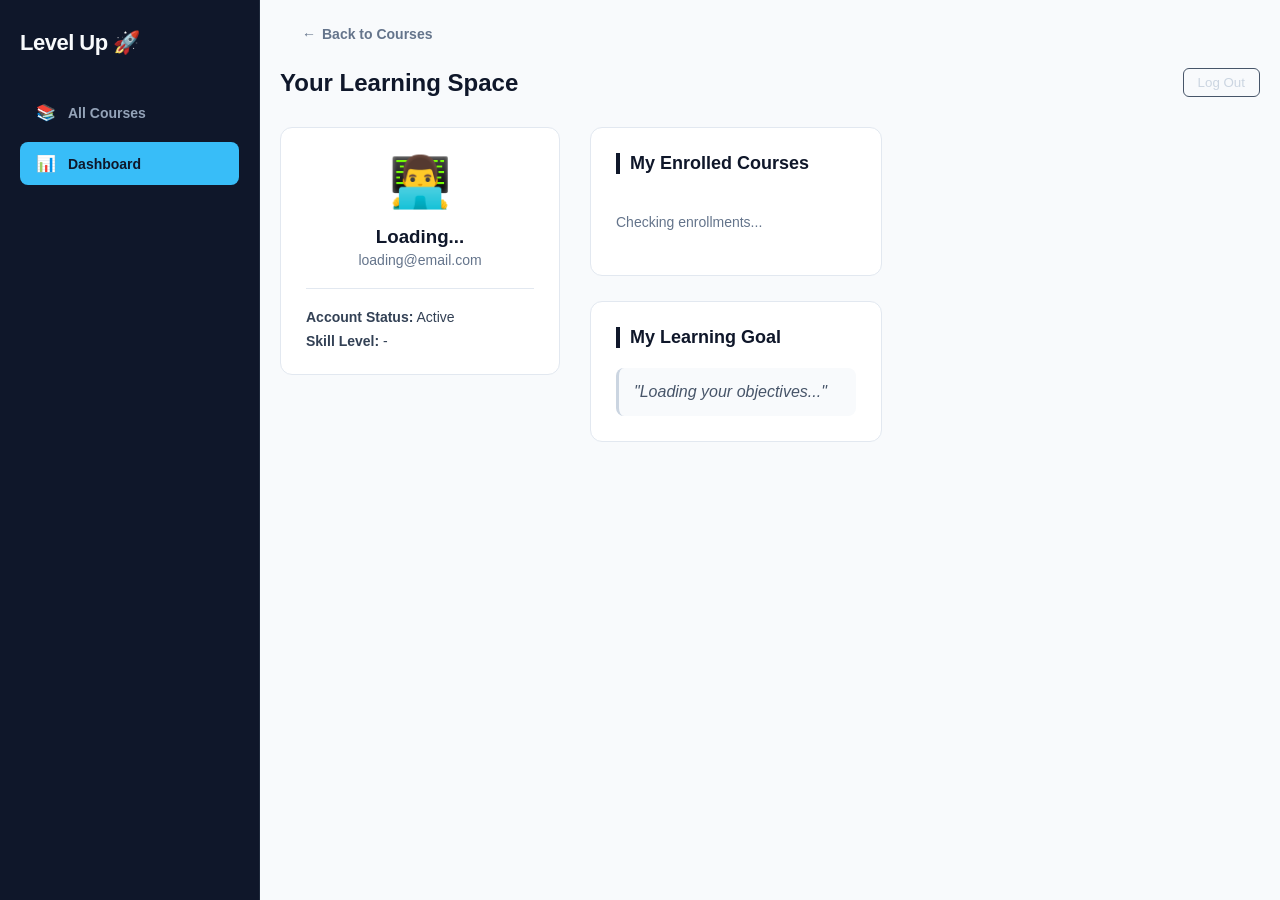
==== dashboard.html @ 670983b6 "Add files via upload" ====
<!DOCTYPE html>
<html lang="en">
<head>
    <meta charset="UTF-8">
    <meta name="viewport" content="width=device-width, initial-scale=1.0">
    <title>My Dashboard - Course Academy</title>
    <link rel="stylesheet" href="style.css">
</head>
<body class="dashboard-body">

    <div class="app-container">
        <aside class="sidebar">
            <div class="sidebar-brand">Level Up 🚀</div>
            <nav class="sidebar-menu">
                <a href="index.html" class="menu-item">
                    <span class="menu-icon">📚</span> All Courses
                </a>
                <a href="dashboard.html" class="menu-item active">
                    <span class="menu-icon">📊</span> Dashboard
                </a>
               
            </nav>
        </aside>

        <div class="main-content">
            
            <div class="back-actions-wrapper">
                <a href="index.html" class="back-link-btn">
                    <span>←</span> Back to Courses
                </a>
            </div>

            <div class="dash-container">
                <div class="dash-nav" style="background: transparent; color: #0f172a; padding: 20px 0; margin-bottom: 10px;">
                    <div class="nav-flex">
                        <div class="logo" style="font-size: 24px;">Your Learning Space</div>
                        <button id="logoutBtn" class="logout-btn">Log Out</button>
                    </div>
                </div>

                <div class="dashboard-layout">
                    <div class="dashboard-layout">
    
                        <aside class="profile-card">
                            <div class="avatar">👨‍💻</div>
                            <h3 id="userProfileName">Loading...</h3>
                            <p id="userProfileEmail" style="color: #64748b; font-size: 14px; margin-top: 4px;">loading@email.com</p>
                            <hr>
                            <div class="stats">
                                <div><strong>Account Status:</strong> Active</div>
                                <div><strong>Skill Level:</strong> <span id="userLevel" style="text-transform: capitalize;">-</span></div>
                            </div>
                        </aside>

                            <section>
                                <div class="dashboard-section">
                                    <h3>My Enrolled Courses</h3>
                                        <div id="enrolledCoursesContainer" class="course-grid" style="grid-template-columns: repeat(auto-fit, minmax(240px, 1fr)); padding-bottom: 0;">
                                            <p class="no-courses">Checking enrollments...</p>
                                        </div>
                                </div>

                                <div class="dashboard-section goal-section">
                                    <h3>My Learning Goal</h3>
                                    <p id="userGoal">"Loading your objectives..."</p>
                                </div>
                            </section>

                    </div>
                </div>
            </div>

        </div>
    </div>

</body>
</html>
---- style.css ----
/* Base Styles */
* {
    margin: 0;
    padding: 0;
    box-sizing: border-box;
    font-family: 'Inter', -apple-system, BlinkMacSystemFont, "Segoe UI", Roboto, sans-serif;
}

body {
    background-color: #f8fafc;
    color: #0f172a;
}

.container {
    max-width: 1000px;
    margin: 0 auto;
    padding: 0 20px;
}

/* Hero Section */
.hero {
    background-color: #0f172a;
    color: white;
    padding: 60px 0;
    text-align: center;
    margin-bottom: 40px;
}

.hero h1 {
    font-size: 36px;
    margin-bottom: 10px;
}

.hero p {
    color: #94a3b8;
    font-size: 18px;
}

/* ─── APP LAYOUT CONTAINER ─── */
.app-container {
    display: grid;
    grid-template-columns: 260px 1fr; /* Layout sidebar next to core views */
    min-height: 100vh;
}

.main-content {
    background-color: #f8fafc;
    width: 100%;
}

/* ─── STICKY LEFT SIDEBAR ─── */
.sidebar {
    background-color: #0f172a; /* Matches dark hero accents */
    color: white;
    padding: 30px 20px;
    display: flex;
    flex-direction: column;
    border-right: 1px solid #1e293b;
    position: sticky;
    top: 0;
    height: 100vh;
}

.sidebar-brand {
    font-size: 22px;
    font-weight: 800;
    margin-bottom: 35px;
    letter-spacing: -0.5px;
    color: #f8fafc;
}

.sidebar-menu {
    display: flex;
    flex-direction: column;
    gap: 8px;
}

.menu-item {
    display: flex;
    align-items: center;
    gap: 12px;
    color: #94a3b8;
    text-decoration: none;
    padding: 12px 16px;
    border-radius: 8px;
    font-weight: 600;
    font-size: 14px;
    transition: all 0.2s ease;
}

.menu-item:hover {
    background-color: #1e293b;
    color: white;
}

.menu-item.active {
    background-color: #38bdf8; /* Highlight current tab with slate blue/sky icon accent */
    color: #0f172a;
}

.menu-item.active .menu-icon {
    filter: none;
}

.menu-icon {
    font-size: 16px;
}

/* ─── MOBILE RESPONSIVENESS ADJUSTMENT ─── */
@media (max-width: 768px) {
    .app-container {
        grid-template-columns: 1fr; /* Drop side columns down on smaller mobile views */
    }
    
    .sidebar {
        position: relative;
        height: auto;
        padding: 15px 20px;
        border-right: none;
        border-bottom: 1px solid #1e293b;
    }
    
    .sidebar-brand {
        margin-bottom: 15px;
        text-align: center;
    }
    
    .sidebar-menu {
        flex-direction: row;
        justify-content: space-around;
        gap: 0;
    }
    
    .menu-item {
        padding: 8px 12px;
        font-size: 13px;
    }
}
/* Course Grid */
.course-grid {
    display: grid;
    grid-template-columns: repeat(auto-fit, minmax(220px, 1fr));
    gap: 25px;
    padding-bottom: 60px;
}

/* Course Cards */
.course-card {
    background: white;
    padding: 25px;
    border-radius: 12px;
    border: 1px solid #e2e8f0;
    cursor: pointer;
    transition: transform 0.2s ease, box-shadow 0.2s ease;
    display: flex;
    flex-direction: column;
}

.course-card:hover {
    transform: translateY(-5px);
    box-shadow: 0 10px 25px rgba(0, 0, 0, 0.08);
}

.card-icon {
    font-size: 40px;
    margin-bottom: 15px;
}

.course-card h3 {
    font-size: 18px;
    margin-bottom: 10px;
}

.course-card p {
    font-size: 14px;
    color: #64748b;
    margin-bottom: 20px;
    flex-grow: 1; /* Pushes button to bottom */
}

.enroll-btn {
    background-color: #f1f5f9;
    color: #0f172a;
    border: none;
    padding: 10px;
    border-radius: 6px;
    font-weight: 600;
    cursor: pointer;
    transition: background-color 0.2s ease;
}

.course-card:hover .enroll-btn {
    background-color: #0f172a;
    color: white;
}

/* Modal / Popup Form */
.modal {
    position: fixed;
    top: 0;
    left: 0;
    width: 100%;
    height: 100%;
    background-color: rgba(0, 0, 0, 0.6);
    display: flex;
    justify-content: center;
    align-items: center;
    z-index: 1000;
    backdrop-filter: blur(4px);
}

.modal.hidden {
    display: none;
}

.modal-content {
    background: white;
    width: 95%;
    max-width: 400px;         /* Made it slightly narrower (was 450px) */
    padding: 20px;             /* Reduced padding inside the modal (was 30px) */
    border-radius: 10px;
    position: relative;
    box-shadow: 0 20px 40px rgba(0,0,0,0.2);
    animation: slideUp 0.3s ease;
}

@keyframes slideUp {
    from { opacity: 0; transform: translateY(20px); }
    to { opacity: 1; transform: translateY(0); }
}

.close-btn {
    position: absolute;
    top: 15px;
    right: 20px;
    font-size: 24px;
    cursor: pointer;
    color: #64748b;
}

.close-btn:hover {
    color: #0f172a;
}

/* Form Styles */
.form-header {
    text-align: center;
    margin-bottom: 12px;       /* Reduced gap below header */
}

.form-header h2 { 
    font-size: 18px;           /* Slightly smaller heading */
} 

.form-header p { 
    font-size: 12px; 
    color: #64748b; 
}

.input-group {
    margin-bottom: 10px;       /* Reduced spacing between fields (was 15px) */
    display: flex;
    flex-direction: column;
}

.input-group label {
    font-size: 12px;           /* Slightly smaller labels */
    font-weight: 600;
    margin-bottom: 3px;
}

.input-group input, 
.input-group select, 
.input-group textarea {
    padding: 8px 10px;         /* Tighter padding inside boxes (was 10px) */
    border: 1px solid #cbd5e1;
    border-radius: 6px;
    font-size: 13px;           /* Adjusted font size for compact layout */
    background: #f8fafc;
}

.input-group input:focus, .input-group select:focus, .input-group textarea:focus {
    outline: none;
    border-color: #0f172a;
    background: white;
}

.submit-btn {
    width: 100%;
    background-color: #0f172a;
    color: white;
    padding: 10px;             /* Made button slightly slimmer */
    border: none;
    border-radius: 6px;
    font-size: 14px;
    font-weight: 600;
    cursor: pointer;
    margin-top: 5px;
}

.submit-btn:hover { background-color: #1e293b; }

#successMessage {
    margin-top: 20px;
    padding: 15px;
    background-color: #d1fae5;
    color: #065f46;
    border-radius: 6px;
    text-align: center;
    font-size: 14px;
}

/* --- Extra Auth & Dashboard Additions --- */

.auth-box {
    max-width: 400px;
    box-shadow: 0 10px 30px rgba(15, 23, 42, 0.08);
}

.auth-redirect {
    margin-top: 20px;
    font-size: 13px;
    text-align: center;
    color: #64748b;
}

.auth-redirect a {
    color: #0f172a;
    font-weight: 600;
    text-decoration: none;
}

.auth-redirect a:hover {
    text-decoration: underline;
}

/* Dashboard Structures */
.dashboard-body {
    background-color: #f1f5f9;
    display: block;
    min-height: 100vh;
}

.dash-nav {
    background: #0f172a;
    color: white;
    padding: 15px 0;
    margin-bottom: 30px;
}

.dash-container {
    max-width: 1100px;
    margin: 0 auto;
    padding: 0 20px;
}

.nav-flex {
    display: flex;
    justify-content: space-between;
    align-items: center;
}

.logo {
    font-weight: 700;
    font-size: 18px;
}

.logout-btn {
    background: transparent;
    border: 1px solid #475569;
    color: #cbd5e1;
    padding: 6px 14px;
    border-radius: 6px;
    cursor: pointer;
    font-weight: 500;
    transition: all 0.2s;
}

.logout-btn:hover {
    background: #ef4444;
    border-color: #ef4444;
    color: white;
}

.dashboard-layout {
    display: grid;
    grid-template-columns: 280px 1fr;
    gap: 30px;
}

@media (max-width: 768px) {
    .dashboard-layout { grid-template-columns: 1fr; }
}

.profile-card {
    background: white;
    padding: 25px;
    border-radius: 12px;
    border: 1px solid #e2e8f0;
    text-align: center;
    height: fit-content;
}

.avatar {
    font-size: 50px;
    margin-bottom: 15px;
}

.profile-card hr {
    margin: 20px 0;
    border: 0;
    border-top: 1px solid #e2e8f0;
}

.stats {
    text-align: left;
    font-size: 14px;
    color: #334155;
    display: flex;
    flex-direction: column;
    gap: 8px;
}

.dashboard-section {
    background: white;
    padding: 25px;
    border-radius: 12px;
    border: 1px solid #e2e8f0;
    margin-bottom: 25px;
}

.dashboard-section h3 {
    margin-bottom: 20px;
    font-size: 18px;
    border-left: 4px solid #0f172a;
    padding-left: 10px;
}

.no-courses {
    color: #64748b;
    font-size: 14px;
    grid-column: 1 / -1;
    padding: 20px 0;
}

.no-courses a {
    color: #0f172a;
    font-weight: 600;
}

.static-card {
    cursor: default !important;
}
.static-card:hover {
    transform: none !important;
    box-shadow: none !important;
}

.goal-section p {
    font-style: italic;
    color: #475569;
    background: #f8fafc;
    padding: 15px;
    border-radius: 8px;
    border-left: 3px solid #cbd5e1;
}
/* Centering layout for the login page */
.login-page-body {
    display: flex;
    justify-content: center;  /* Centers horizontally */
    align-items: center;      /* Centers vertically */
    min-height: 100vh;        /* Takes up the full height of the screen */
    margin: 0;
    background-color: #f8fafc; /* Gives a clean, soft background color */
    font-family: sans-serif;
}

/* Controls the width and spacing of the card container */
.login-container {
    width: 100%;
    max-width: 420px;         /* Prevents the form from becoming too wide */
    background: #ffffff;
    padding: 40px 30px;
    border-radius: 12px;
    box-shadow: 0 10px 25px -5px rgba(0, 0, 0, 0.05), 
                0 8px 10px -6px rgba(0, 0, 0, 0.05);
}
/* Add this at the very bottom of style.css */
.hidden {
    display: none !important;
}
/* ─── BACK BUTTON STYLES ─── */
.back-actions-wrapper {
    max-width: 1000px;
    margin: 0 auto;
    padding: 20px 20px 0 20px; /* Aligns perfectly with main container grids */
}

.back-link-btn {
    display: inline-flex;
    align-items: center;
    gap: 6px;
    color: #64748b;
    text-decoration: none;
    font-size: 14px;
    font-weight: 600;
    background: transparent;
    border: none;
    cursor: pointer;
    padding: 6px 12px;
    border-radius: 6px;
    transition: all 0.2s ease;
}

.back-link-btn:hover {
    color: #0f172a;
    background-color: #e2e8f0; /* Soft hover indicator pill */
}
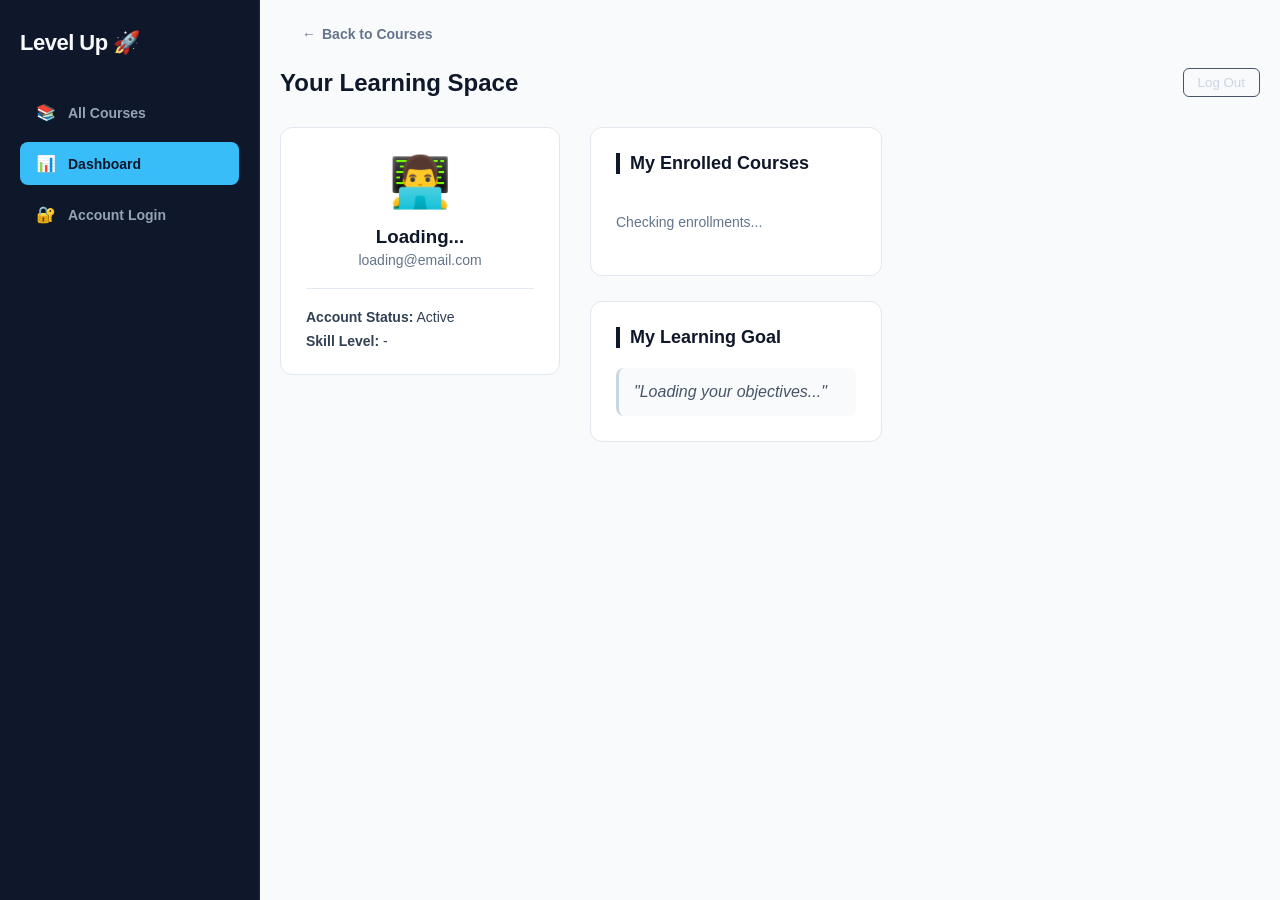
==== commit af903ef2: "Add files via upload" ====
--- a/dashboard.html
+++ b/dashboard.html
@@ -18,7 +18,9 @@
                 <a href="dashboard.html" class="menu-item active">
                     <span class="menu-icon">📊</span> Dashboard
                 </a>
-               
+               <a href="login.html" class="menu-item">
+                    <span class="menu-icon">🔐</span> Account Login
+                </a>
             </nav>
         </aside>
 
--- a/style.css
+++ b/style.css
@@ -515,4 +515,4 @@
 .back-link-btn:hover {
     color: #0f172a;
     background-color: #e2e8f0; /* Soft hover indicator pill */
-}
+}
